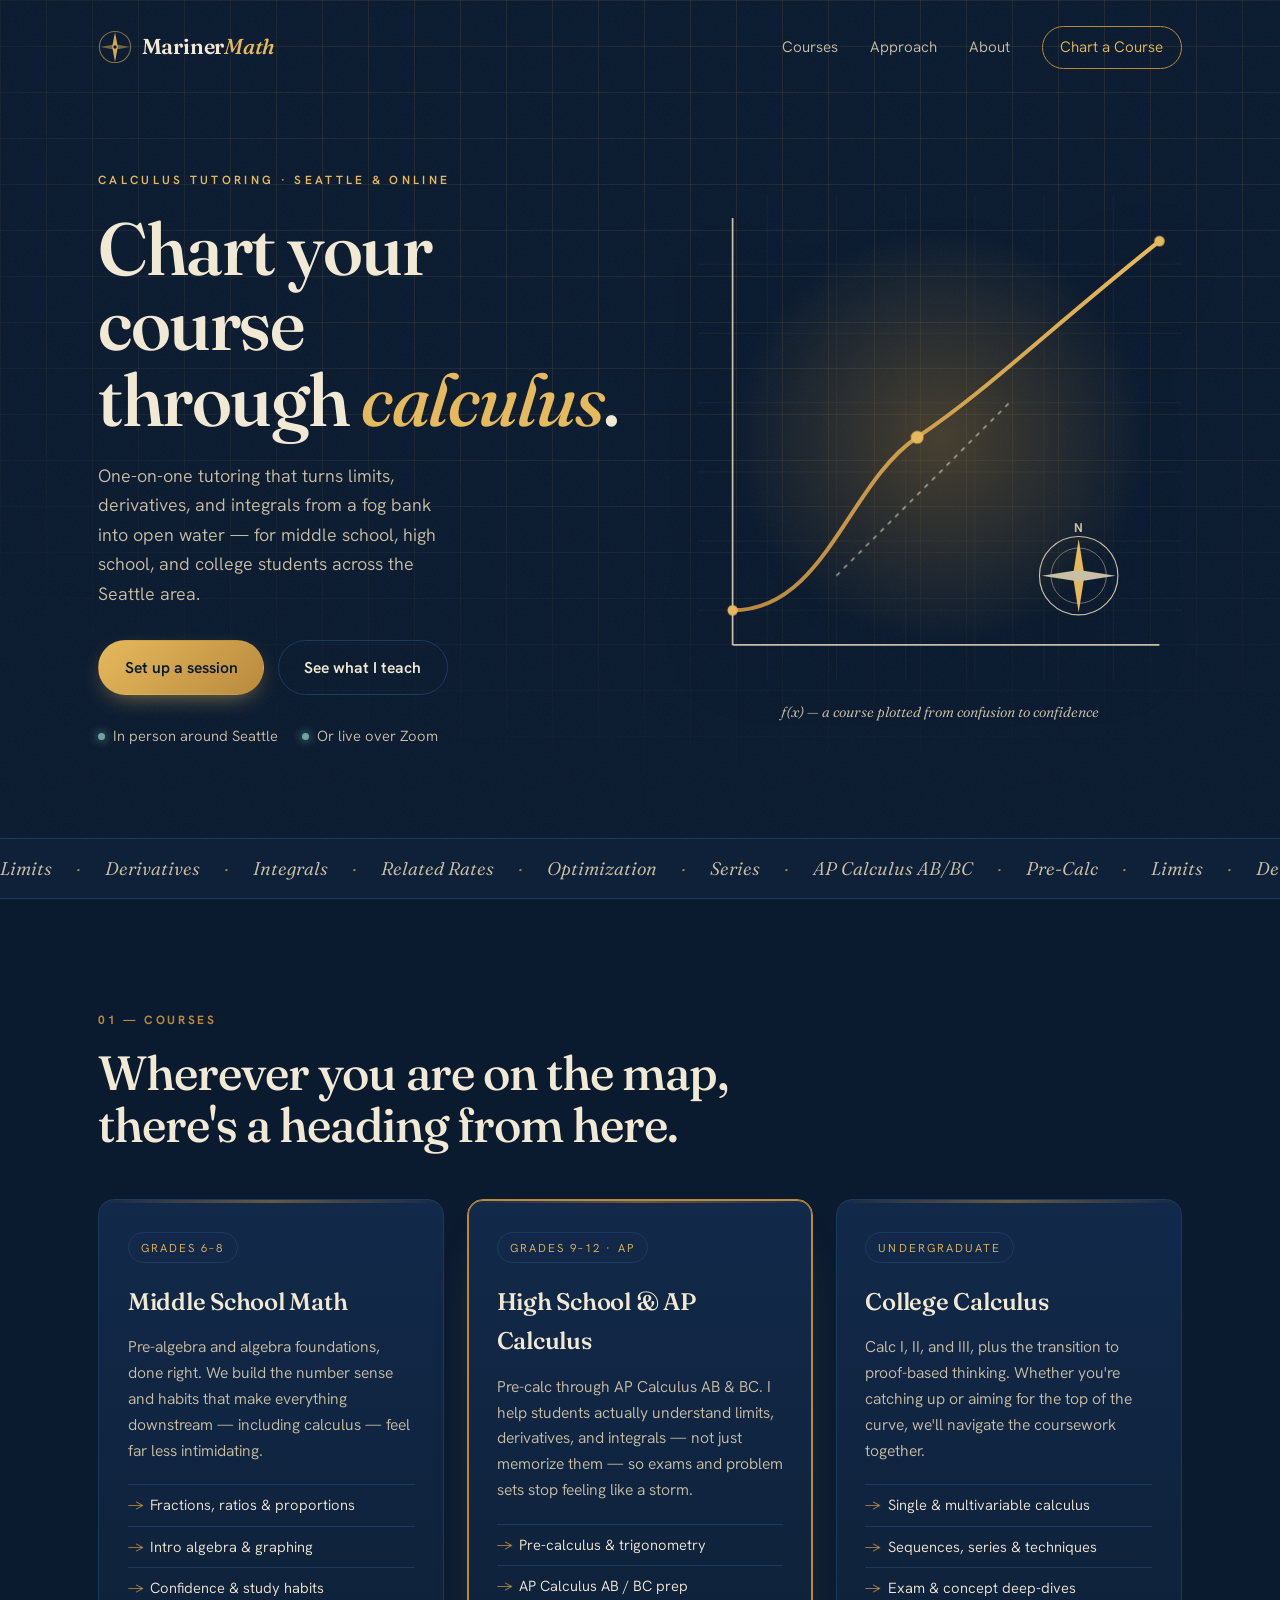
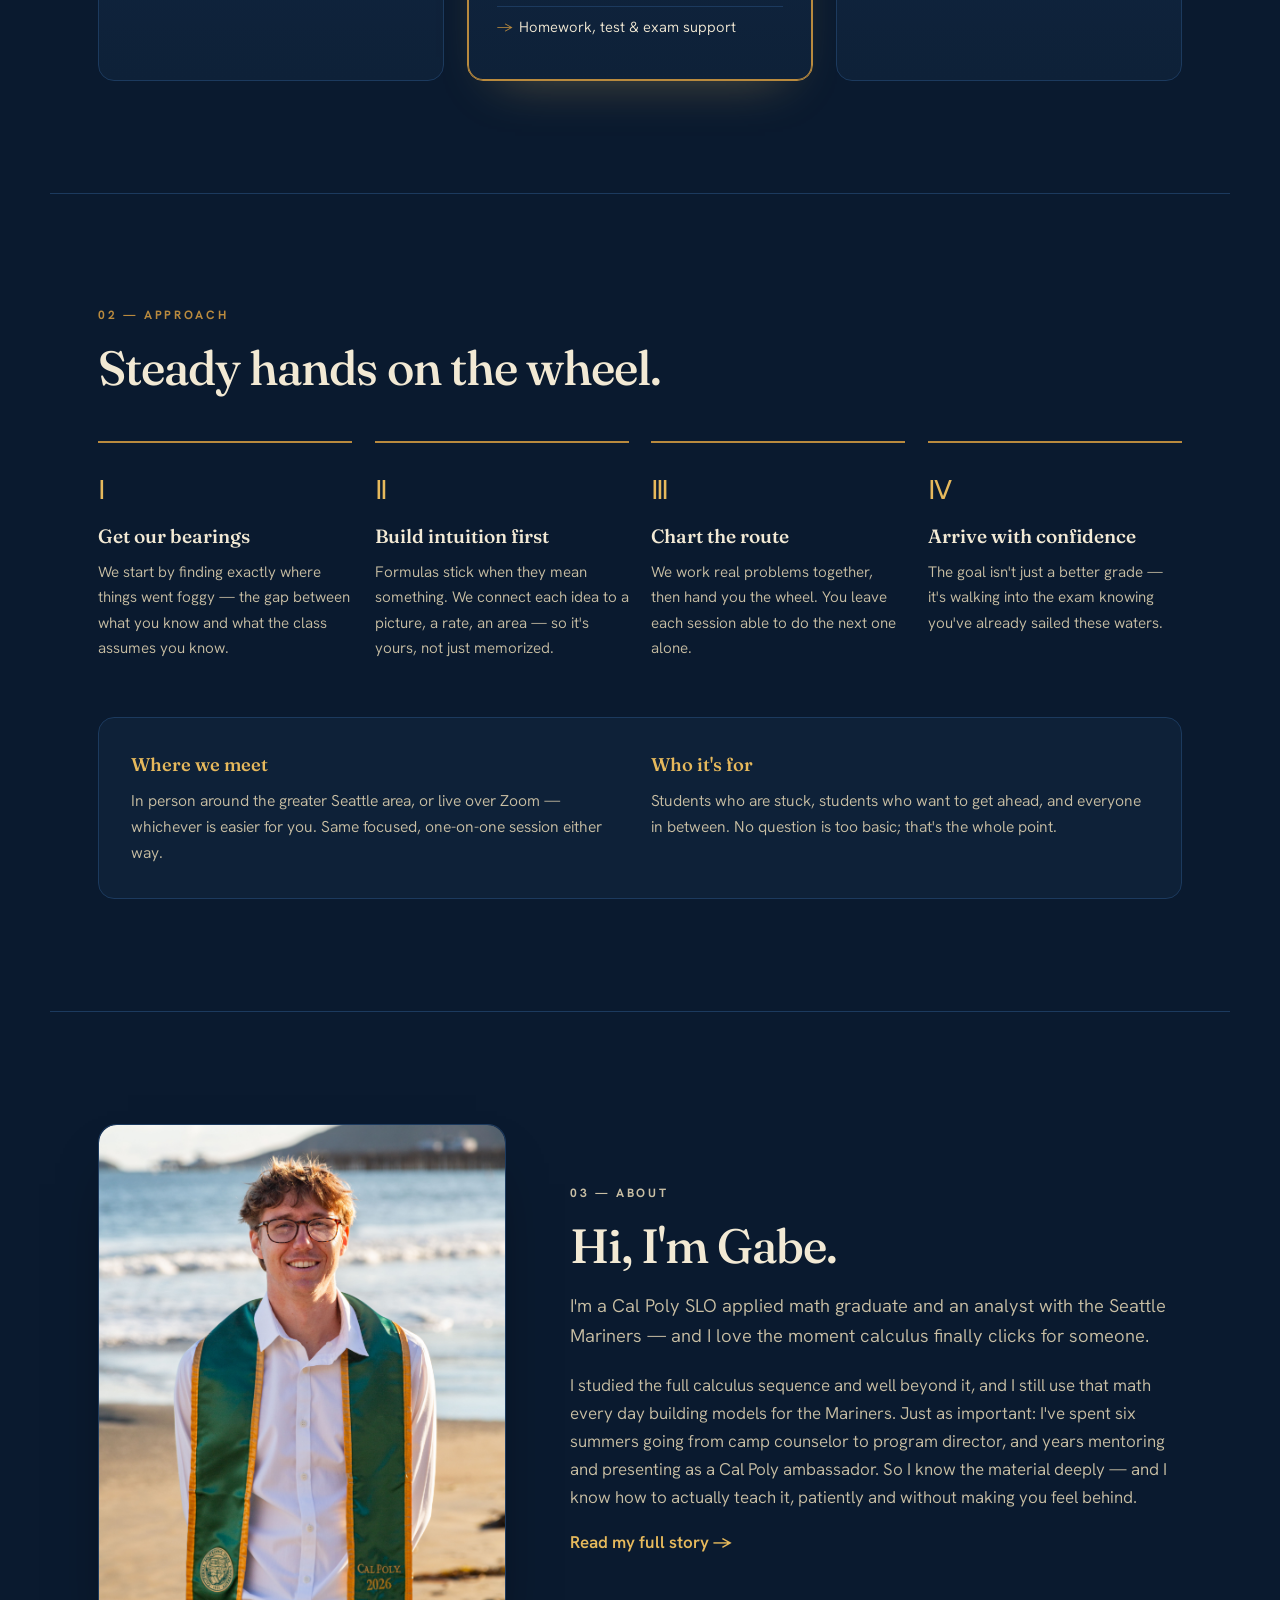
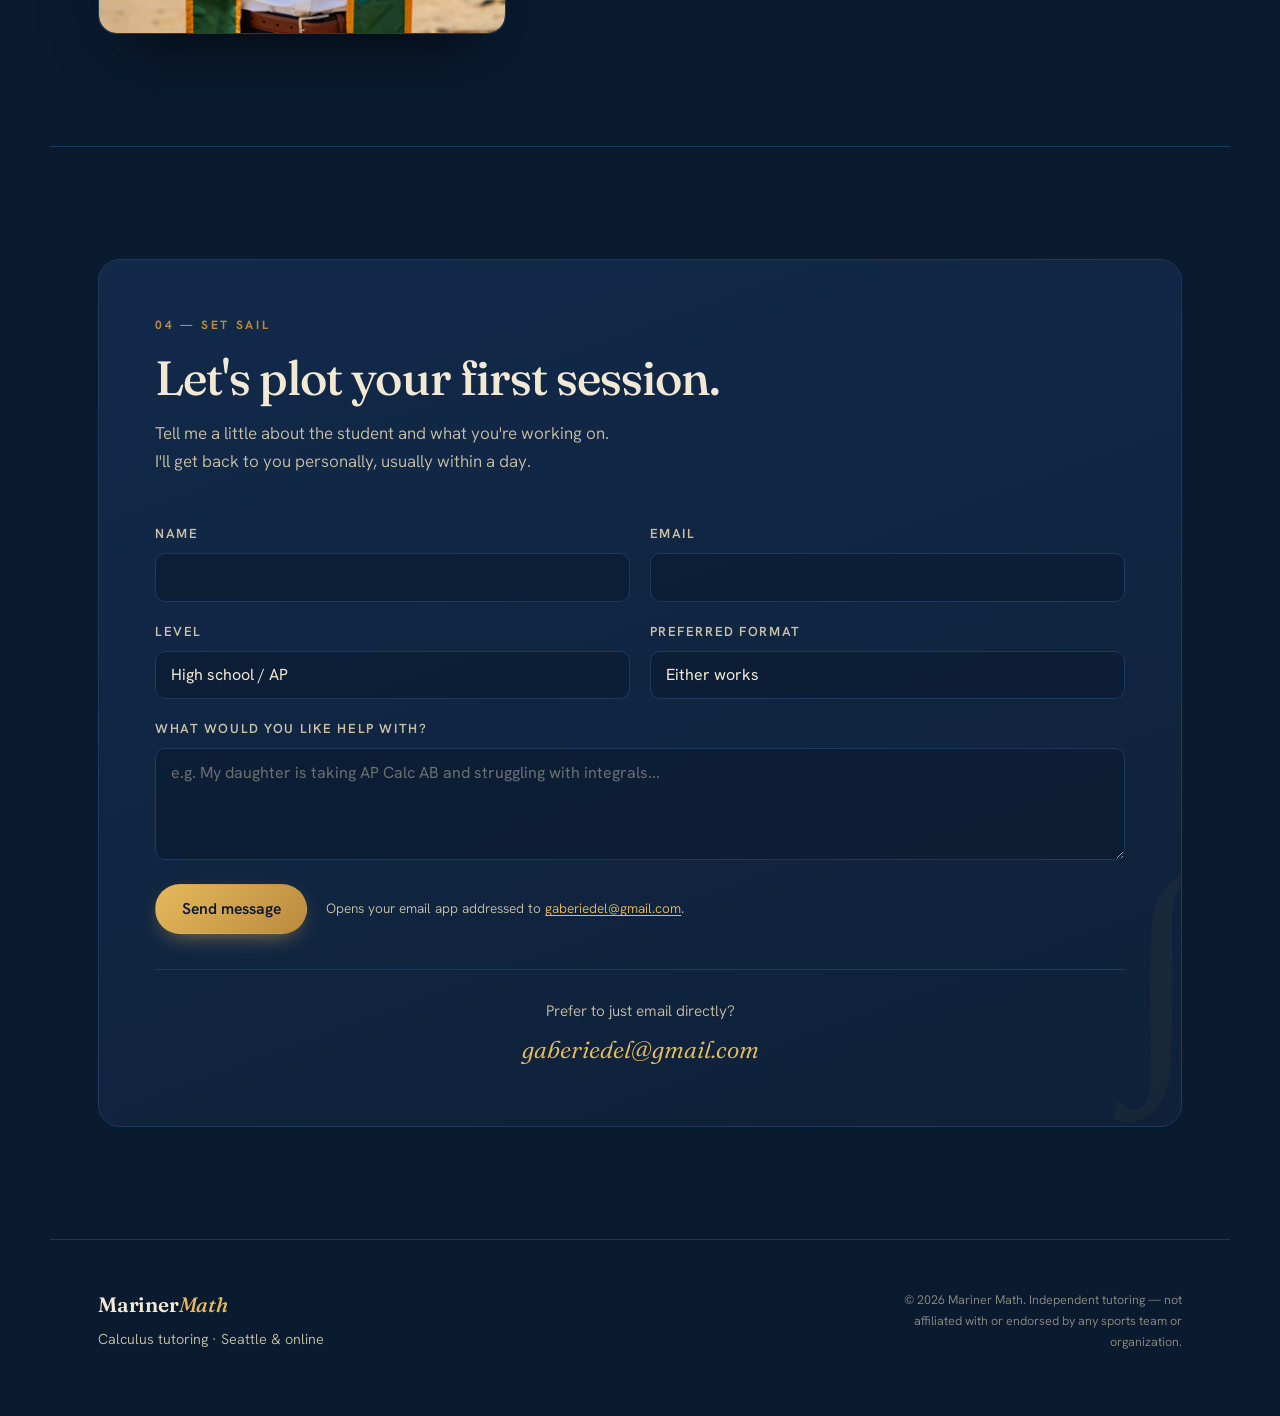
==== index.html @ 5e729e76 "Add Mariner Math tutoring site Static two-page site: home (hero, courses, approach, about teaser, co" ====
<!DOCTYPE html>
<html lang="en">
<head>
  <meta charset="UTF-8" />
  <meta name="viewport" content="width=device-width, initial-scale=1.0" />
  <title>Mariner Math — Calculus Tutoring in Seattle</title>
  <meta name="description" content="Mariner Math offers patient, expert calculus tutoring for middle school, high school, and college students in the Seattle area — in person or over Zoom." />

  <link rel="icon" href="favicon.svg" type="image/svg+xml" />
  <link rel="preconnect" href="https://fonts.googleapis.com" />
  <link rel="preconnect" href="https://fonts.gstatic.com" crossorigin />
  <link href="https://fonts.googleapis.com/css2?family=Fraunces:ital,opsz,wght@0,9..144,300..900;1,9..144,300..900&family=Hanken+Grotesk:wght@300..800&display=swap" rel="stylesheet" />
  <link rel="stylesheet" href="styles.css" />
</head>
<body>
  <!-- grain + chart-grid atmosphere layers -->
  <div class="grain" aria-hidden="true"></div>
  <div class="chart-grid" aria-hidden="true"></div>

  <header class="site-header">
    <a href="#top" class="brand" aria-label="Mariner Math home">
      <span class="brand-mark" aria-hidden="true">
        <svg viewBox="0 0 48 48" width="34" height="34">
          <circle cx="24" cy="24" r="22" fill="none" stroke="currentColor" stroke-width="1.5" opacity="0.55"/>
          <path d="M24 3 L28 24 L24 45 L20 24 Z" fill="currentColor" opacity="0.9"/>
          <path d="M3 24 L24 20 L45 24 L24 28 Z" fill="currentColor" opacity="0.45"/>
          <circle cx="24" cy="24" r="2.4" fill="var(--ink)"/>
        </svg>
      </span>
      <span class="brand-text">Mariner<em>Math</em></span>
    </a>
    <nav class="site-nav" aria-label="Primary">
      <a href="#services">Courses</a>
      <a href="#approach">Approach</a>
      <a href="about.html">About</a>
      <a href="#contact" class="nav-cta">Chart a Course</a>
    </nav>
  </header>

  <main id="top">

    <!-- ============== HERO ============== -->
    <section class="hero">
      <div class="hero-copy">
        <p class="eyebrow reveal">Calculus tutoring · Seattle &amp; online</p>
        <h1 class="reveal" style="--d:.05s">
          Chart your course<br />through <span class="ital-accent">calculus</span>.
        </h1>
        <p class="lede reveal" style="--d:.12s">
          One-on-one tutoring that turns limits, derivatives, and integrals
          from a fog bank into open water — for middle school, high school,
          and college students across the Seattle area.
        </p>
        <div class="hero-actions reveal" style="--d:.19s">
          <a href="#contact" class="btn btn-primary">Set up a session</a>
          <a href="#services" class="btn btn-ghost">See what I teach</a>
        </div>
        <ul class="hero-meta reveal" style="--d:.26s">
          <li><span class="dot"></span> In person around Seattle</li>
          <li><span class="dot"></span> Or live over Zoom</li>
        </ul>
      </div>

      <!-- the "chart": a plotted curve that reads as both a function and a sailing route -->
      <figure class="hero-chart reveal" style="--d:.15s" aria-hidden="true">
        <svg viewBox="0 0 420 420" class="chart-svg">
          <defs>
            <linearGradient id="curveGrad" x1="0" y1="1" x2="1" y2="0">
              <stop offset="0" stop-color="var(--brass)"/>
              <stop offset="1" stop-color="var(--brass-bright)"/>
            </linearGradient>
            <radialGradient id="glow" cx="50%" cy="50%" r="50%">
              <stop offset="0" stop-color="var(--brass)" stop-opacity="0.35"/>
              <stop offset="1" stop-color="var(--brass)" stop-opacity="0"/>
            </radialGradient>
          </defs>

          <!-- fine chart grid -->
          <g class="chart-lines" stroke="var(--line)" stroke-width="1">
            <line x1="0" y1="60" x2="420" y2="60"/><line x1="0" y1="120" x2="420" y2="120"/>
            <line x1="0" y1="180" x2="420" y2="180"/><line x1="0" y1="240" x2="420" y2="240"/>
            <line x1="0" y1="300" x2="420" y2="300"/><line x1="0" y1="360" x2="420" y2="360"/>
            <line x1="60" y1="0" x2="60" y2="420"/><line x1="120" y1="0" x2="120" y2="420"/>
            <line x1="180" y1="0" x2="180" y2="420"/><line x1="240" y1="0" x2="240" y2="420"/>
            <line x1="300" y1="0" x2="300" y2="420"/><line x1="360" y1="0" x2="360" y2="420"/>
          </g>

          <!-- axes -->
          <line x1="30" y1="390" x2="400" y2="390" stroke="var(--parchment-dim)" stroke-width="1.5"/>
          <line x1="30" y1="390" x2="30" y2="20" stroke="var(--parchment-dim)" stroke-width="1.5"/>

          <circle cx="210" cy="210" r="180" fill="url(#glow)"/>

          <!-- the plotted "route" / curve -->
          <path class="route" d="M30 360 C 110 360, 130 250, 190 210 S 300 120, 400 40"
                fill="none" stroke="url(#curveGrad)" stroke-width="3.5"
                stroke-linecap="round"/>

          <!-- tangent line (a little calculus flourish) -->
          <line class="tangent" x1="120" y1="330" x2="270" y2="180"
                stroke="var(--parchment)" stroke-width="1.25" stroke-dasharray="4 5" opacity="0.7"/>

          <!-- waypoints -->
          <circle class="waypoint" cx="30" cy="360" r="4.5"/>
          <circle class="waypoint" cx="190" cy="210" r="5.5"/>
          <circle class="waypoint" cx="400" cy="40" r="4.5"/>

          <!-- compass rose -->
          <g class="compass" transform="translate(330,330)">
            <circle r="34" fill="none" stroke="var(--parchment-dim)" stroke-width="1"/>
            <circle r="24" fill="none" stroke="var(--parchment-dim)" stroke-width="0.75" opacity="0.6"/>
            <path d="M0 -32 L5 0 L0 32 L-5 0 Z" fill="var(--brass-bright)"/>
            <path d="M-32 0 L0 -5 L32 0 L0 5 Z" fill="var(--parchment-dim)"/>
            <text x="0" y="-38" text-anchor="middle" class="compass-n">N</text>
          </g>
        </svg>
        <figcaption class="chart-fn">ƒ(x) — a course plotted from confusion to confidence</figcaption>
      </figure>
    </section>

    <!-- ============== MARQUEE ============== -->
    <div class="marquee" aria-hidden="true">
      <div class="marquee-track">
        <span>Limits</span><span>·</span><span>Derivatives</span><span>·</span><span>Integrals</span><span>·</span>
        <span>Related Rates</span><span>·</span><span>Optimization</span><span>·</span><span>Series</span><span>·</span>
        <span>AP Calculus AB/BC</span><span>·</span><span>Pre-Calc</span><span>·</span>
        <span>Limits</span><span>·</span><span>Derivatives</span><span>·</span><span>Integrals</span><span>·</span>
        <span>Related Rates</span><span>·</span><span>Optimization</span><span>·</span><span>Series</span><span>·</span>
        <span>AP Calculus AB/BC</span><span>·</span><span>Pre-Calc</span><span>·</span>
      </div>
    </div>

    <!-- ============== SERVICES ============== -->
    <section id="services" class="section">
      <div class="section-head">
        <p class="section-index">01 — Courses</p>
        <h2>Wherever you are on the map,<br />there's a heading from here.</h2>
      </div>

      <div class="cards">
        <article class="card">
          <span class="card-depth">Grades 6–8</span>
          <h3>Middle School Math</h3>
          <p>Pre-algebra and algebra foundations, done right. We build the number
             sense and habits that make everything downstream — including calculus —
             feel far less intimidating.</p>
          <ul class="card-list">
            <li>Fractions, ratios &amp; proportions</li>
            <li>Intro algebra &amp; graphing</li>
            <li>Confidence &amp; study habits</li>
          </ul>
        </article>

        <article class="card card-feature">
          <span class="card-depth">Grades 9–12 · AP</span>
          <h3>High School &amp; AP Calculus</h3>
          <p>Pre-calc through AP Calculus AB &amp; BC. I help students actually
             understand limits, derivatives, and integrals — not just memorize them —
             so exams and problem sets stop feeling like a storm.</p>
          <ul class="card-list">
            <li>Pre-calculus &amp; trigonometry</li>
            <li>AP Calculus AB / BC prep</li>
            <li>Homework, test &amp; exam support</li>
          </ul>
        </article>

        <article class="card">
          <span class="card-depth">Undergraduate</span>
          <h3>College Calculus</h3>
          <p>Calc I, II, and III, plus the transition to proof-based thinking.
             Whether you're catching up or aiming for the top of the curve, we'll
             navigate the coursework together.</p>
          <ul class="card-list">
            <li>Single &amp; multivariable calculus</li>
            <li>Sequences, series &amp; techniques</li>
            <li>Exam &amp; concept deep-dives</li>
          </ul>
        </article>
      </div>
    </section>

    <!-- ============== APPROACH ============== -->
    <section id="approach" class="section approach">
      <div class="section-head">
        <p class="section-index">02 — Approach</p>
        <h2>Steady hands on the wheel.</h2>
      </div>

      <div class="steps">
        <div class="step">
          <span class="step-num">Ⅰ</span>
          <h3>Get our bearings</h3>
          <p>We start by finding exactly where things went foggy — the gap between
             what you know and what the class assumes you know.</p>
        </div>
        <div class="step">
          <span class="step-num">Ⅱ</span>
          <h3>Build intuition first</h3>
          <p>Formulas stick when they mean something. We connect each idea to a
             picture, a rate, an area — so it's yours, not just memorized.</p>
        </div>
        <div class="step">
          <span class="step-num">Ⅲ</span>
          <h3>Chart the route</h3>
          <p>We work real problems together, then hand you the wheel. You leave each
             session able to do the next one alone.</p>
        </div>
        <div class="step">
          <span class="step-num">Ⅳ</span>
          <h3>Arrive with confidence</h3>
          <p>The goal isn't just a better grade — it's walking into the exam knowing
             you've already sailed these waters.</p>
        </div>
      </div>

      <div class="format-note">
        <div class="format-item">
          <h4>Where we meet</h4>
          <p>In person around the greater Seattle area, or live over Zoom —
             whichever is easier for you. Same focused, one-on-one session either way.</p>
        </div>
        <div class="format-item">
          <h4>Who it's for</h4>
          <p>Students who are stuck, students who want to get ahead, and everyone in
             between. No question is too basic; that's the whole point.</p>
        </div>
      </div>
    </section>

    <!-- ============== ABOUT ============== -->
    <section id="about" class="section about">
      <div class="about-grid">
        <div class="about-visual" aria-hidden="true">
          <div class="portrait-frame">
            <img src="gabe.jpg" alt="Gabe Riedel" class="portrait-img" />
          </div>
        </div>
        <div class="about-copy">
          <p class="section-index">03 — About</p>
          <h2>Hi, I'm Gabe.</h2>
          <p class="about-lede">
            I'm a Cal Poly SLO applied math graduate and an analyst with the Seattle
            Mariners — and I love the moment calculus finally clicks for someone.
          </p>
          <p>
            I studied the full calculus sequence and well beyond it, and I still use that
            math every day building models for the Mariners. Just as important: I've spent
            six summers going from camp counselor to program director, and years mentoring
            and presenting as a Cal Poly ambassador. So I know the material deeply — and I
            know how to actually teach it, patiently and without making you feel behind.
          </p>
          <p>
            <a href="about.html" class="text-link">Read my full story →</a>
          </p>
        </div>
      </div>
    </section>

    <!-- ============== CONTACT ============== -->
    <section id="contact" class="section contact">
      <div class="contact-inner">
        <div class="section-head">
          <p class="section-index">04 — Set sail</p>
          <h2>Let's plot your first session.</h2>
          <p class="contact-lede">
            Tell me a little about the student and what you're working on. I'll get
            back to you personally, usually within a day.
          </p>
        </div>

        <form class="contact-form" id="contactForm" novalidate>
          <div class="field">
            <label for="name">Name</label>
            <input type="text" id="name" name="name" autocomplete="name" required />
          </div>
          <div class="field">
            <label for="email">Email</label>
            <input type="email" id="email" name="email" autocomplete="email" required />
          </div>
          <div class="field">
            <label for="level">Level</label>
            <select id="level" name="level">
              <option value="Middle school">Middle school</option>
              <option value="High school / AP" selected>High school / AP</option>
              <option value="College">College</option>
              <option value="Not sure yet">Not sure yet</option>
            </select>
          </div>
          <div class="field">
            <label for="format">Preferred format</label>
            <select id="format" name="format">
              <option value="Either works">Either works</option>
              <option value="In person (Seattle)">In person (Seattle)</option>
              <option value="Zoom">Zoom</option>
            </select>
          </div>
          <div class="field field-full">
            <label for="message">What would you like help with?</label>
            <textarea id="message" name="message" rows="4" placeholder="e.g. My daughter is taking AP Calc AB and struggling with integrals..."></textarea>
          </div>
          <div class="field-full form-actions">
            <button type="submit" class="btn btn-primary">Send message</button>
            <p class="form-note" id="formNote">
              Opens your email app addressed to
              <a href="mailto:gaberiedel@gmail.com">gaberiedel@gmail.com</a>.
            </p>
          </div>
        </form>

        <div class="contact-direct">
          <p>Prefer to just email directly?</p>
          <a href="mailto:gaberiedel@gmail.com" class="email-link">gaberiedel@gmail.com</a>
        </div>
      </div>
    </section>
  </main>

  <footer class="site-footer">
    <div class="footer-brand">
      <span class="brand-text">Mariner<em>Math</em></span>
      <p>Calculus tutoring · Seattle &amp; online</p>
    </div>
    <p class="footer-fine">
      © <span id="year"></span> Mariner Math. Independent tutoring — not affiliated
      with or endorsed by any sports team or organization.
    </p>
  </footer>

  <script src="main.js"></script>
</body>
</html>
---- styles.css ----
/* ============================================================
   Mariner Math — nautical-chart calculus tutoring
   Palette: deep ink navy · warm brass/gold · parchment cream
   ============================================================ */

:root {
  --ink:            #0a1a2f;
  --ink-2:          #0e2138;
  --panel:          #12294a;
  --panel-line:     #1c3a5e;
  --line:           rgba(203, 168, 92, 0.10);
  --parchment:      #f2e9d4;
  --parchment-dim:  #c9bfa4;
  --brass:          #b98a3e;
  --brass-bright:   #e6b95c;
  --sea:            #6fa5a0;
  --shadow:         rgba(0, 0, 0, 0.45);

  --font-display: "Fraunces", Georgia, serif;
  --font-body: "Hanken Grotesk", system-ui, sans-serif;

  --maxw: 1180px;
  --ease: cubic-bezier(0.22, 0.61, 0.36, 1);
}

*,
*::before,
*::after { box-sizing: border-box; }

html { scroll-behavior: smooth; }

body {
  margin: 0;
  background: var(--ink);
  color: var(--parchment);
  font-family: var(--font-body);
  font-size: 17px;
  line-height: 1.65;
  font-weight: 350;
  -webkit-font-smoothing: antialiased;
  overflow-x: hidden;
}

/* ---- atmosphere layers ---- */
.grain {
  position: fixed;
  inset: 0;
  z-index: 1;
  pointer-events: none;
  opacity: 0.045;
  background-image: url("data:image/svg+xml,%3Csvg xmlns='http://www.w3.org/2000/svg' width='120' height='120'%3E%3Cfilter id='n'%3E%3CfeTurbulence type='fractalNoise' baseFrequency='0.85' numOctaves='3'/%3E%3C/filter%3E%3Crect width='100%25' height='100%25' filter='url(%23n)'/%3E%3C/svg%3E");
}
.chart-grid {
  position: fixed;
  inset: 0;
  z-index: 0;
  pointer-events: none;
  background-image:
    linear-gradient(var(--line) 1px, transparent 1px),
    linear-gradient(90deg, var(--line) 1px, transparent 1px);
  background-size: 46px 46px;
  mask-image: radial-gradient(ellipse 90% 70% at 60% 20%, #000 40%, transparent 100%);
}

/* keep content above atmosphere */
.site-header, main, .site-footer { position: relative; z-index: 2; }

img { max-width: 100%; display: block; }
a { color: inherit; text-decoration: none; }

/* ============================================================
   HEADER
   ============================================================ */
.site-header {
  display: flex;
  align-items: center;
  justify-content: space-between;
  gap: 2rem;
  max-width: var(--maxw);
  margin: 0 auto;
  padding: 1.6rem clamp(1.25rem, 4vw, 3rem);
}

.brand {
  display: inline-flex;
  align-items: center;
  gap: 0.6rem;
  color: var(--brass-bright);
}
.brand-mark { display: inline-flex; }
.brand-text {
  font-family: var(--font-display);
  font-weight: 600;
  font-size: 1.35rem;
  letter-spacing: -0.01em;
  color: var(--parchment);
}
.brand-text em {
  font-style: italic;
  color: var(--brass-bright);
  font-weight: 500;
}

.site-nav {
  display: flex;
  align-items: center;
  gap: clamp(1rem, 2.5vw, 2.2rem);
  font-size: 0.95rem;
}
.site-nav a { color: var(--parchment-dim); transition: color 0.25s var(--ease); }
.site-nav a:hover { color: var(--parchment); }
.nav-cta {
  border: 1px solid var(--brass);
  color: var(--brass-bright) !important;
  padding: 0.5rem 1.1rem;
  border-radius: 999px;
  transition: all 0.25s var(--ease);
}
.nav-cta:hover {
  background: var(--brass);
  color: var(--ink) !important;
}

/* ============================================================
   HERO
   ============================================================ */
.hero {
  max-width: var(--maxw);
  margin: 0 auto;
  padding: clamp(2rem, 6vw, 5rem) clamp(1.25rem, 4vw, 3rem) clamp(3rem, 7vw, 6rem);
  display: grid;
  grid-template-columns: 1.05fr 0.95fr;
  gap: clamp(2rem, 5vw, 4rem);
  align-items: center;
}

.eyebrow {
  text-transform: uppercase;
  letter-spacing: 0.28em;
  font-size: 0.74rem;
  color: var(--brass-bright);
  font-weight: 600;
  margin: 0 0 1.3rem;
}

.hero h1 {
  font-family: var(--font-display);
  font-weight: 550;
  font-size: clamp(2.7rem, 6vw, 4.6rem);
  line-height: 1.02;
  letter-spacing: -0.02em;
  margin: 0 0 1.5rem;
  font-optical-sizing: auto;
}
.ital-accent {
  font-style: italic;
  color: var(--brass-bright);
  font-weight: 500;
}

.lede {
  font-size: 1.12rem;
  color: var(--parchment-dim);
  max-width: 34ch;
  margin: 0 0 2rem;
}

.hero-actions { display: flex; flex-wrap: wrap; gap: 0.85rem; margin-bottom: 1.8rem; }

.btn {
  display: inline-flex;
  align-items: center;
  justify-content: center;
  font-family: var(--font-body);
  font-size: 0.98rem;
  font-weight: 600;
  padding: 0.85rem 1.6rem;
  border-radius: 999px;
  cursor: pointer;
  border: 1px solid transparent;
  transition: transform 0.2s var(--ease), background 0.25s var(--ease), color 0.25s var(--ease), box-shadow 0.25s var(--ease);
}
.btn-primary {
  background: linear-gradient(135deg, var(--brass-bright), var(--brass));
  color: var(--ink);
  box-shadow: 0 8px 24px -10px rgba(230, 185, 92, 0.7);
}
.btn-primary:hover { transform: translateY(-2px); box-shadow: 0 14px 30px -10px rgba(230, 185, 92, 0.8); }
.btn-ghost { border-color: var(--panel-line); color: var(--parchment); }
.btn-ghost:hover { border-color: var(--brass); color: var(--brass-bright); }

.hero-meta {
  list-style: none;
  padding: 0;
  margin: 0;
  display: flex;
  flex-wrap: wrap;
  gap: 1.5rem;
  font-size: 0.92rem;
  color: var(--parchment-dim);
}
.hero-meta li { display: inline-flex; align-items: center; gap: 0.5rem; }
.dot { width: 7px; height: 7px; border-radius: 50%; background: var(--sea); box-shadow: 0 0 10px var(--sea); }

/* hero chart svg */
.hero-chart { margin: 0; position: relative; }
.chart-svg {
  width: 100%;
  height: auto;
  filter: drop-shadow(0 20px 40px var(--shadow));
}
.chart-lines line { opacity: 0.5; }
.route {
  stroke-dasharray: 620;
  stroke-dashoffset: 620;
  animation: draw 2.4s var(--ease) 0.5s forwards;
}
.tangent { opacity: 0; animation: fade 1s ease 2.4s forwards; }
.waypoint { fill: var(--brass-bright); opacity: 0; animation: pop 0.5s var(--ease) forwards; }
.waypoint:nth-of-type(1) { animation-delay: 0.9s; }
.waypoint:nth-of-type(2) { animation-delay: 1.7s; }
.waypoint:nth-of-type(3) { animation-delay: 2.5s; }
.compass { transform-origin: 330px 330px; animation: spin-in 1.4s var(--ease) 0.4s backwards; }
.compass-n { fill: var(--parchment-dim); font-family: var(--font-body); font-size: 11px; font-weight: 700; }
.chart-fn {
  font-family: var(--font-display);
  font-style: italic;
  font-size: 0.9rem;
  color: var(--parchment-dim);
  text-align: center;
  margin-top: 0.8rem;
}

@keyframes draw { to { stroke-dashoffset: 0; } }
@keyframes fade { to { opacity: 0.7; } }
@keyframes pop { from { opacity: 0; transform: scale(0); } to { opacity: 1; transform: scale(1); } }
@keyframes spin-in { from { opacity: 0; transform: rotate(-45deg); } to { opacity: 1; transform: rotate(0); } }

/* ============================================================
   MARQUEE
   ============================================================ */
.marquee {
  border-top: 1px solid var(--panel-line);
  border-bottom: 1px solid var(--panel-line);
  background: var(--ink-2);
  overflow: hidden;
  padding: 0.9rem 0;
}
.marquee-track {
  display: inline-flex;
  gap: 1.5rem;
  white-space: nowrap;
  animation: scroll 38s linear infinite;
  font-family: var(--font-display);
  font-style: italic;
  font-size: 1.15rem;
  color: var(--parchment-dim);
}
.marquee-track span:nth-child(even) { color: var(--brass); }
@keyframes scroll { from { transform: translateX(0); } to { transform: translateX(-50%); } }

/* ============================================================
   SECTIONS (shared)
   ============================================================ */
.section {
  max-width: var(--maxw);
  margin: 0 auto;
  padding: clamp(4rem, 9vw, 7rem) clamp(1.25rem, 4vw, 3rem);
}
.section-head { margin-bottom: 3rem; }
.section-index {
  text-transform: uppercase;
  letter-spacing: 0.22em;
  font-size: 0.75rem;
  font-weight: 700;
  color: var(--brass);
  margin: 0 0 1rem;
}
.section h2 {
  font-family: var(--font-display);
  font-weight: 500;
  font-size: clamp(1.9rem, 4vw, 3rem);
  line-height: 1.08;
  letter-spacing: -0.02em;
  margin: 0;
}

/* ---- service cards ---- */
.cards {
  display: grid;
  grid-template-columns: repeat(3, 1fr);
  gap: 1.4rem;
}
.card {
  background: linear-gradient(180deg, var(--panel), var(--ink-2));
  border: 1px solid var(--panel-line);
  border-radius: 16px;
  padding: 2rem 1.8rem;
  position: relative;
  overflow: hidden;
  transition: transform 0.35s var(--ease), border-color 0.35s var(--ease), box-shadow 0.35s var(--ease);
}
.card::before {
  content: "";
  position: absolute;
  inset: 0 0 auto 0;
  height: 3px;
  background: linear-gradient(90deg, transparent, var(--brass), transparent);
  opacity: 0.5;
}
.card:hover {
  transform: translateY(-6px);
  border-color: var(--brass);
  box-shadow: 0 24px 50px -24px rgba(0,0,0,0.7);
}
.card-feature {
  border-color: var(--brass);
  box-shadow: 0 0 0 1px var(--brass) inset, 0 24px 50px -30px rgba(230,185,92,0.4);
}
.card-depth {
  display: inline-block;
  font-size: 0.72rem;
  text-transform: uppercase;
  letter-spacing: 0.18em;
  color: var(--brass-bright);
  border: 1px solid var(--panel-line);
  border-radius: 999px;
  padding: 0.3rem 0.75rem;
  margin-bottom: 1.2rem;
}
.card h3 {
  font-family: var(--font-display);
  font-weight: 550;
  font-size: 1.5rem;
  margin: 0 0 0.8rem;
  letter-spacing: -0.01em;
}
.card p { color: var(--parchment-dim); font-size: 0.98rem; margin: 0 0 1.3rem; }
.card-list { list-style: none; padding: 0; margin: 0; font-size: 0.92rem; }
.card-list li {
  padding: 0.5rem 0 0.5rem 1.4rem;
  border-top: 1px solid var(--panel-line);
  position: relative;
  color: var(--parchment);
}
.card-list li::before {
  content: "→";
  position: absolute;
  left: 0;
  color: var(--brass);
}

/* ---- approach ---- */
.approach { border-top: 1px solid var(--panel-line); }
.steps {
  display: grid;
  grid-template-columns: repeat(4, 1fr);
  gap: 1.4rem;
  margin-bottom: 3.5rem;
}
.step {
  padding: 1.6rem 0 0;
  border-top: 2px solid var(--brass);
}
.step-num {
  font-family: var(--font-display);
  font-size: 1.6rem;
  color: var(--brass-bright);
  display: block;
  margin-bottom: 0.6rem;
}
.step h3 {
  font-family: var(--font-display);
  font-weight: 550;
  font-size: 1.2rem;
  margin: 0 0 0.5rem;
}
.step p { color: var(--parchment-dim); font-size: 0.95rem; margin: 0; }

.format-note {
  display: grid;
  grid-template-columns: 1fr 1fr;
  gap: 1.4rem;
  background: var(--ink-2);
  border: 1px solid var(--panel-line);
  border-radius: 16px;
  padding: 2rem;
}
.format-item h4 {
  font-family: var(--font-display);
  font-size: 1.15rem;
  font-weight: 550;
  margin: 0 0 0.5rem;
  color: var(--brass-bright);
}
.format-item p { margin: 0; color: var(--parchment-dim); font-size: 0.98rem; }

/* ---- about ---- */
.about { border-top: 1px solid var(--panel-line); }
.about-grid {
  display: grid;
  grid-template-columns: 0.8fr 1.2fr;
  gap: clamp(2rem, 5vw, 4rem);
  align-items: center;
}
.portrait-frame {
  aspect-ratio: 4 / 5;
  border-radius: 18px;
  background:
    repeating-linear-gradient(45deg, transparent, transparent 18px, rgba(203,168,92,0.05) 18px, rgba(203,168,92,0.05) 19px),
    linear-gradient(160deg, var(--panel), var(--ink-2));
  border: 1px solid var(--panel-line);
  display: grid;
  place-items: center;
  box-shadow: 0 30px 60px -30px rgba(0,0,0,0.8);
}
.portrait-placeholder {
  text-align: center;
  color: var(--parchment-dim);
}
.portrait-placeholder svg { color: var(--brass); margin: 0 auto 1rem; }
.portrait-placeholder span { font-size: 0.85rem; font-style: italic; }
.portrait-frame { overflow: hidden; }
.portrait-img {
  width: 100%;
  height: 100%;
  object-fit: cover;
  object-position: center 25%;
  border-radius: inherit;
}
.about-copy h2 { margin-bottom: 1.2rem; }
.about-lede { font-size: 1.15rem; color: var(--parchment); margin: 0 0 1.2rem; }
.about-copy p { color: var(--parchment-dim); }
.edit-hint {
  font-size: 0.88rem;
  border-left: 2px solid var(--brass);
  padding-left: 1rem;
  color: var(--sea) !important;
}
.text-link {
  color: var(--brass-bright);
  font-weight: 600;
  border-bottom: 1px solid transparent;
  transition: border-color 0.25s var(--ease);
}
.text-link:hover { border-color: var(--brass-bright); }

/* ============================================================
   ABOUT PAGE
   ============================================================ */
.site-nav a[aria-current="page"] { color: var(--parchment); }

.about-hero {
  max-width: var(--maxw);
  margin: 0 auto;
  padding: clamp(2rem, 6vw, 4.5rem) clamp(1.25rem, 4vw, 3rem) clamp(2rem, 5vw, 3rem);
  display: grid;
  grid-template-columns: 1.1fr 0.9fr;
  gap: clamp(2rem, 5vw, 4rem);
  align-items: center;
}
.about-hero h1 {
  font-family: var(--font-display);
  font-weight: 550;
  font-size: clamp(2.6rem, 6vw, 4.4rem);
  line-height: 1.02;
  letter-spacing: -0.02em;
  margin: 0 0 1.3rem;
}
.about-hero .lede { font-size: 1.18rem; max-width: 40ch; margin: 0; }

.about-hero-card {
  background: linear-gradient(160deg, var(--panel), var(--ink-2));
  border: 1px solid var(--panel-line);
  border-radius: 18px;
  padding: 1.6rem;
  box-shadow: 0 30px 60px -30px rgba(0,0,0,0.8);
}
.portrait-frame.small { aspect-ratio: 4 / 5; border-radius: 12px; margin-bottom: 1.3rem; }
.fact-list { list-style: none; margin: 0; padding: 0; }
.fact-list li {
  padding: 0.75rem 0;
  border-top: 1px solid var(--panel-line);
  font-size: 0.96rem;
  color: var(--parchment);
}
.fact-list li:first-child { border-top: none; }
.fact-list li span {
  display: block;
  font-size: 0.72rem;
  text-transform: uppercase;
  letter-spacing: 0.16em;
  color: var(--brass);
  margin-bottom: 0.2rem;
  font-weight: 700;
}

.story { border-top: 1px solid var(--panel-line); }
.story-grid {
  display: grid;
  grid-template-columns: 1.5fr 0.85fr;
  gap: clamp(2rem, 5vw, 4rem);
  align-items: start;
}
.story-main h2 { margin: 1rem 0 1.3rem; }
.story-main > p { color: var(--parchment-dim); margin: 0 0 1.3rem; }
.story-main strong { color: var(--parchment); font-weight: 600; }
.story-list {
  list-style: none;
  padding: 0;
  margin: 0 0 1.5rem;
  display: grid;
  gap: 1rem;
}
.story-list li {
  background: var(--ink-2);
  border: 1px solid var(--panel-line);
  border-left: 3px solid var(--brass);
  border-radius: 0 12px 12px 0;
  padding: 1.1rem 1.3rem;
  color: var(--parchment-dim);
  font-size: 0.98rem;
}
.story-list strong { color: var(--brass-bright); }
.story-cta { margin-top: 0.6rem; }

.story-side { position: sticky; top: 2rem; }
.side-card {
  background: linear-gradient(180deg, var(--panel), var(--ink-2));
  border: 1px solid var(--panel-line);
  border-radius: 16px;
  padding: 1.8rem;
}
.side-card h3 {
  font-family: var(--font-display);
  font-weight: 550;
  font-size: 1.3rem;
  margin: 0 0 1rem;
  color: var(--brass-bright);
}
.side-dl { margin: 0; }
.side-dl dt {
  font-size: 0.72rem;
  text-transform: uppercase;
  letter-spacing: 0.14em;
  color: var(--brass);
  font-weight: 700;
  margin-top: 1rem;
}
.side-dl dd { margin: 0.25rem 0 0; color: var(--parchment); font-size: 0.95rem; }
.side-dl dd span { color: var(--parchment-dim); font-size: 0.85rem; }

.cta-strip-wrap { border-top: 1px solid var(--panel-line); }
.cta-strip {
  background: linear-gradient(135deg, var(--brass), var(--brass-bright));
  color: var(--ink);
  border-radius: 22px;
  padding: clamp(2rem, 4vw, 3rem);
  display: flex;
  justify-content: space-between;
  align-items: center;
  gap: 2rem;
  flex-wrap: wrap;
}
.cta-strip h2 { font-family: var(--font-display); font-weight: 600; font-size: clamp(1.6rem, 3vw, 2.4rem); margin: 0 0 0.4rem; color: var(--ink); }
.cta-strip p { margin: 0; color: rgba(10,26,47,0.8); font-weight: 500; }
.cta-strip-actions { display: flex; gap: 0.8rem; flex-wrap: wrap; }
.cta-strip .btn-primary { background: var(--ink); color: var(--parchment); box-shadow: none; }
.cta-strip .btn-primary:hover { transform: translateY(-2px); }
.cta-strip .btn-ghost { border-color: rgba(10,26,47,0.5); color: var(--ink); }
.cta-strip .btn-ghost:hover { border-color: var(--ink); color: var(--ink); }

/* ---- contact ---- */
.contact {
  border-top: 1px solid var(--panel-line);
}
.contact-inner {
  background: linear-gradient(160deg, var(--panel), var(--ink-2));
  border: 1px solid var(--panel-line);
  border-radius: 22px;
  padding: clamp(2rem, 5vw, 3.5rem);
  position: relative;
  overflow: hidden;
}
.contact-inner::after {
  content: "∫";
  position: absolute;
  right: -1rem;
  bottom: -3rem;
  font-family: var(--font-display);
  font-size: 16rem;
  color: var(--brass);
  opacity: 0.06;
  pointer-events: none;
}
.contact-lede { color: var(--parchment-dim); max-width: 46ch; margin: 1rem 0 0; }

.contact-form {
  display: grid;
  grid-template-columns: 1fr 1fr;
  gap: 1.2rem;
  margin-top: 1rem;
}
.field { display: flex; flex-direction: column; }
.field-full { grid-column: 1 / -1; }
.field label {
  font-size: 0.82rem;
  text-transform: uppercase;
  letter-spacing: 0.12em;
  color: var(--parchment-dim);
  margin-bottom: 0.5rem;
  font-weight: 600;
}
.field input,
.field select,
.field textarea {
  font-family: var(--font-body);
  font-size: 1rem;
  color: var(--parchment);
  background: rgba(10, 26, 47, 0.6);
  border: 1px solid var(--panel-line);
  border-radius: 10px;
  padding: 0.8rem 0.95rem;
  transition: border-color 0.25s var(--ease), box-shadow 0.25s var(--ease);
  resize: vertical;
}
.field input:focus,
.field select:focus,
.field textarea:focus {
  outline: none;
  border-color: var(--brass);
  box-shadow: 0 0 0 3px rgba(230,185,92,0.15);
}
.field select { appearance: none; cursor: pointer; }
.field ::placeholder { color: rgba(201,191,164,0.5); }

.form-actions { display: flex; align-items: center; gap: 1.2rem; flex-wrap: wrap; margin-top: 0.3rem; }
.form-note { font-size: 0.85rem; color: var(--parchment-dim); margin: 0; }
.form-note a { color: var(--brass-bright); text-decoration: underline; text-underline-offset: 2px; }

.contact-direct {
  margin-top: 2.2rem;
  padding-top: 1.8rem;
  border-top: 1px solid var(--panel-line);
  text-align: center;
}
.contact-direct p { color: var(--parchment-dim); margin: 0 0 0.4rem; font-size: 0.95rem; }
.email-link {
  font-family: var(--font-display);
  font-style: italic;
  font-size: 1.5rem;
  color: var(--brass-bright);
  border-bottom: 1px solid transparent;
  transition: border-color 0.25s var(--ease);
}
.email-link:hover { border-color: var(--brass-bright); }

/* ============================================================
   FOOTER
   ============================================================ */
.site-footer {
  max-width: var(--maxw);
  margin: 0 auto;
  padding: 3rem clamp(1.25rem, 4vw, 3rem) 4rem;
  border-top: 1px solid var(--panel-line);
  display: flex;
  justify-content: space-between;
  align-items: flex-end;
  gap: 2rem;
  flex-wrap: wrap;
}
.footer-brand .brand-text { font-size: 1.3rem; }
.footer-brand p { color: var(--parchment-dim); font-size: 0.9rem; margin: 0.4rem 0 0; }
.footer-fine { color: var(--parchment-dim); font-size: 0.78rem; max-width: 40ch; margin: 0; opacity: 0.7; text-align: right; }

/* ============================================================
   REVEAL ANIMATION
   ============================================================ */
.reveal {
  opacity: 0;
  transform: translateY(18px);
  animation: reveal 0.8s var(--ease) forwards;
  animation-delay: var(--d, 0s);
}
@keyframes reveal { to { opacity: 1; transform: none; } }

.in-view {
  opacity: 0;
  transform: translateY(24px);
  transition: opacity 0.8s var(--ease), transform 0.8s var(--ease);
}
.in-view.visible { opacity: 1; transform: none; }

/* ============================================================
   RESPONSIVE
   ============================================================ */
@media (max-width: 900px) {
  .hero { grid-template-columns: 1fr; }
  .hero-chart { order: -1; max-width: 380px; margin: 0 auto; }
  .cards { grid-template-columns: 1fr; }
  .steps { grid-template-columns: 1fr 1fr; }
  .about-grid { grid-template-columns: 1fr; }
  .about-visual { max-width: 320px; }
  .format-note { grid-template-columns: 1fr; }
  .footer-fine { text-align: left; }
  .about-hero { grid-template-columns: 1fr; }
  .about-hero-card { order: -1; max-width: 420px; }
  .story-grid { grid-template-columns: 1fr; }
  .story-side { position: static; }
  .cta-strip { flex-direction: column; align-items: flex-start; }
}
@media (max-width: 640px) {
  .site-nav a:not(.nav-cta) { display: none; }
  .steps { grid-template-columns: 1fr; }
  .contact-form { grid-template-columns: 1fr; }
  body { font-size: 16px; }
}

@media (prefers-reduced-motion: reduce) {
  *, *::before, *::after { animation-duration: 0.01ms !important; animation-iteration-count: 1 !important; transition-duration: 0.01ms !important; }
  .route { stroke-dashoffset: 0; }
  html { scroll-behavior: auto; }
}
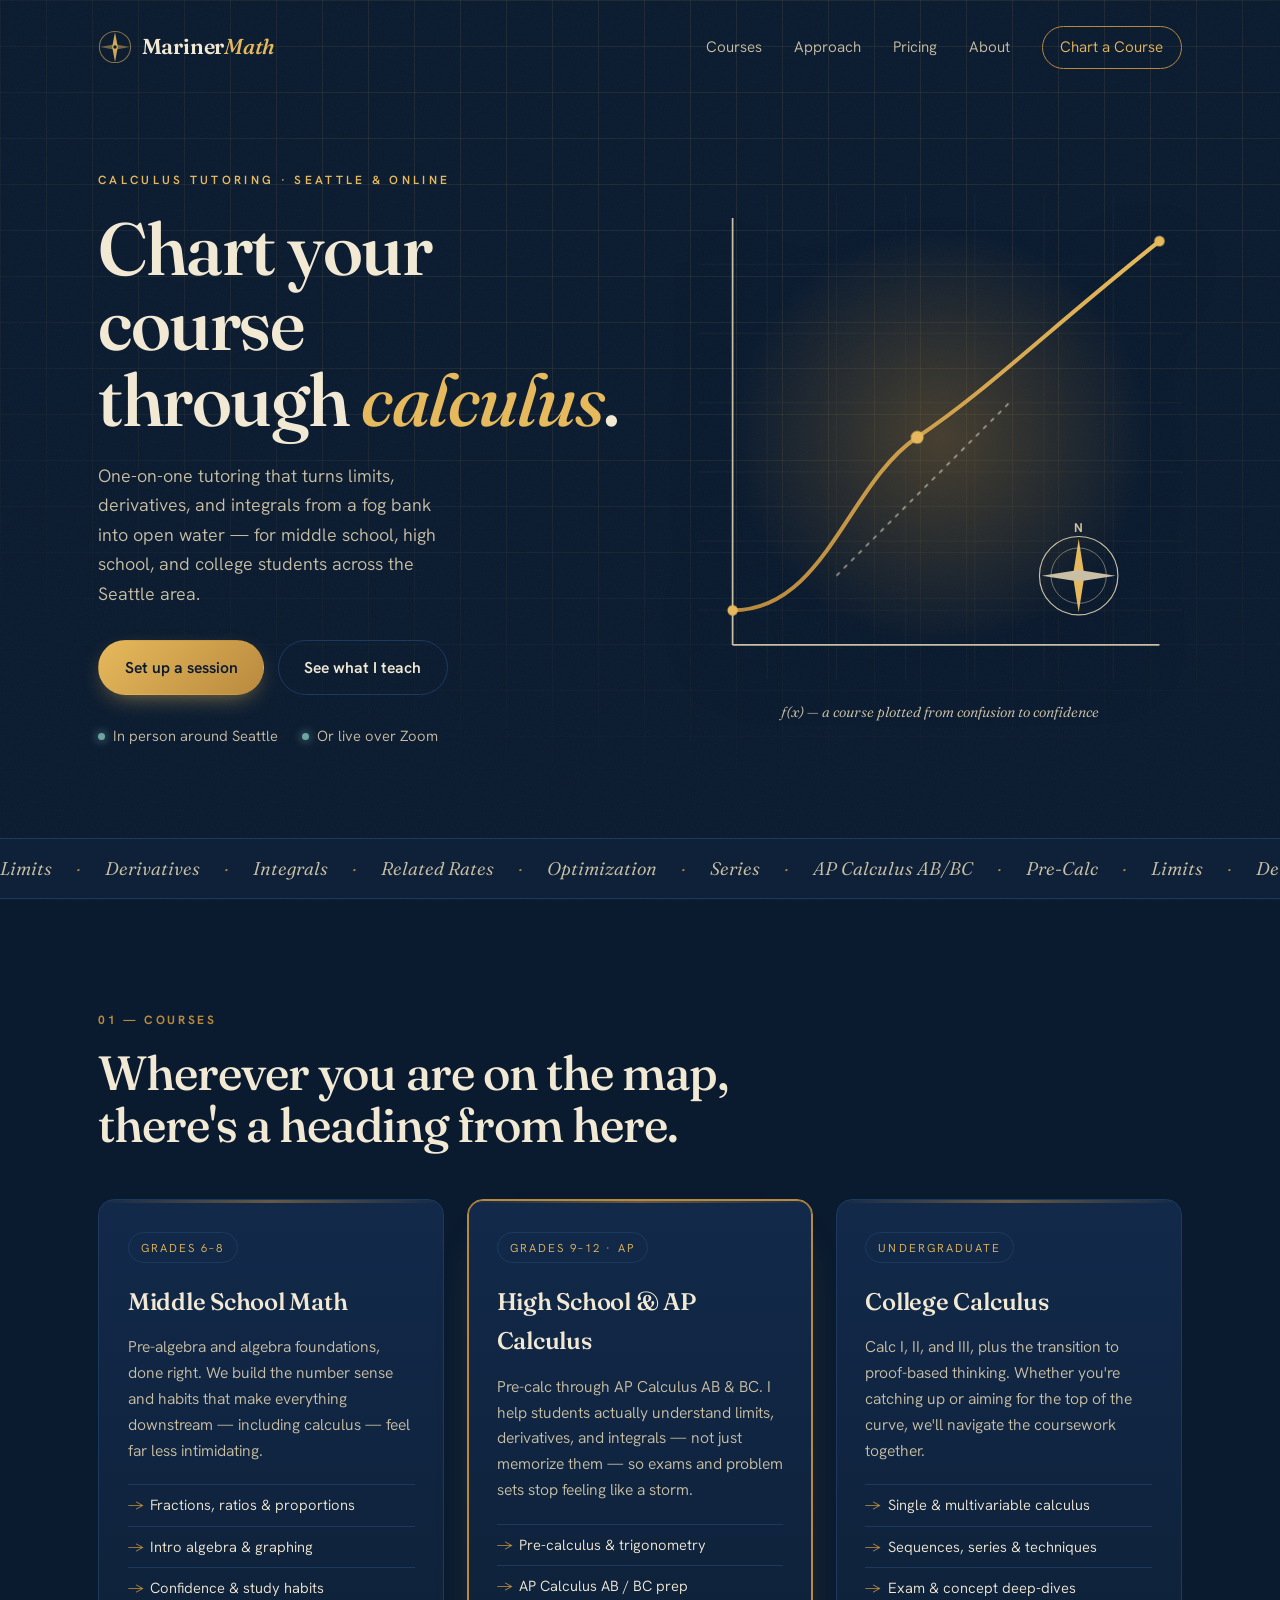
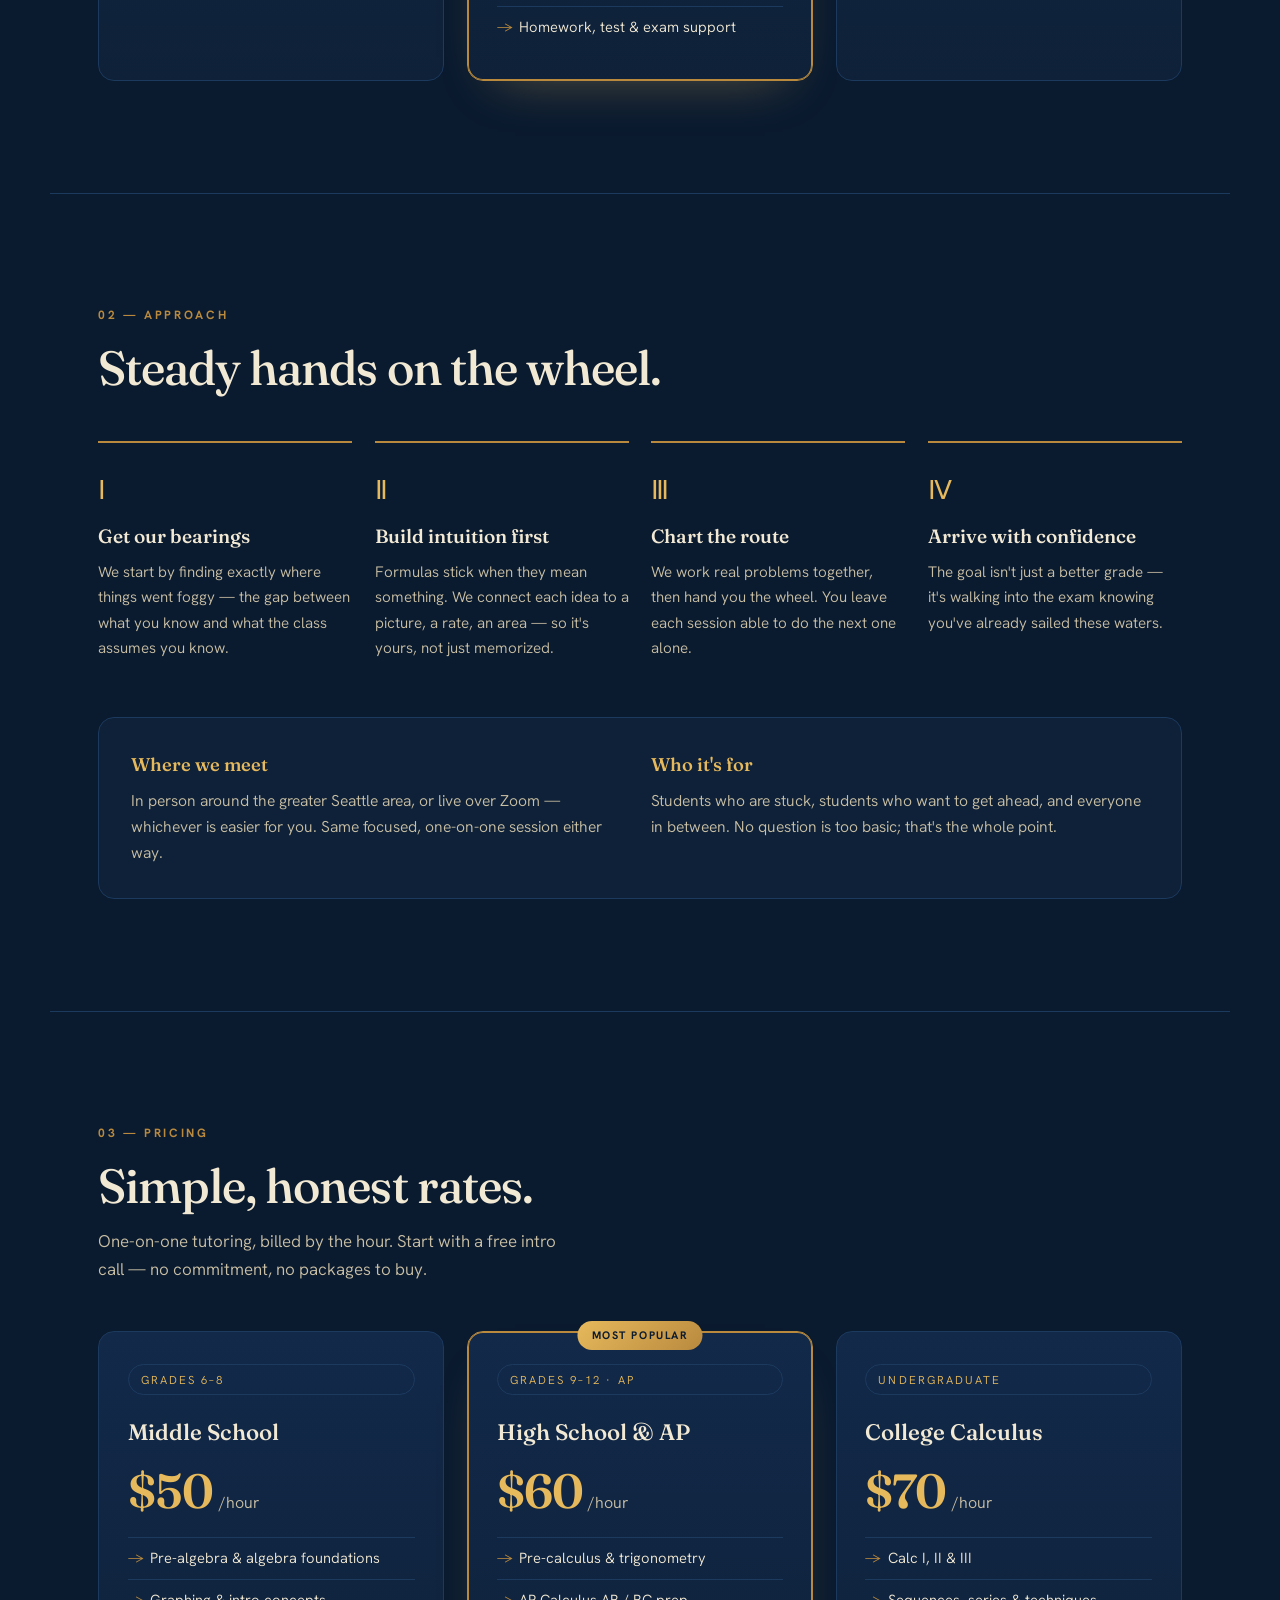
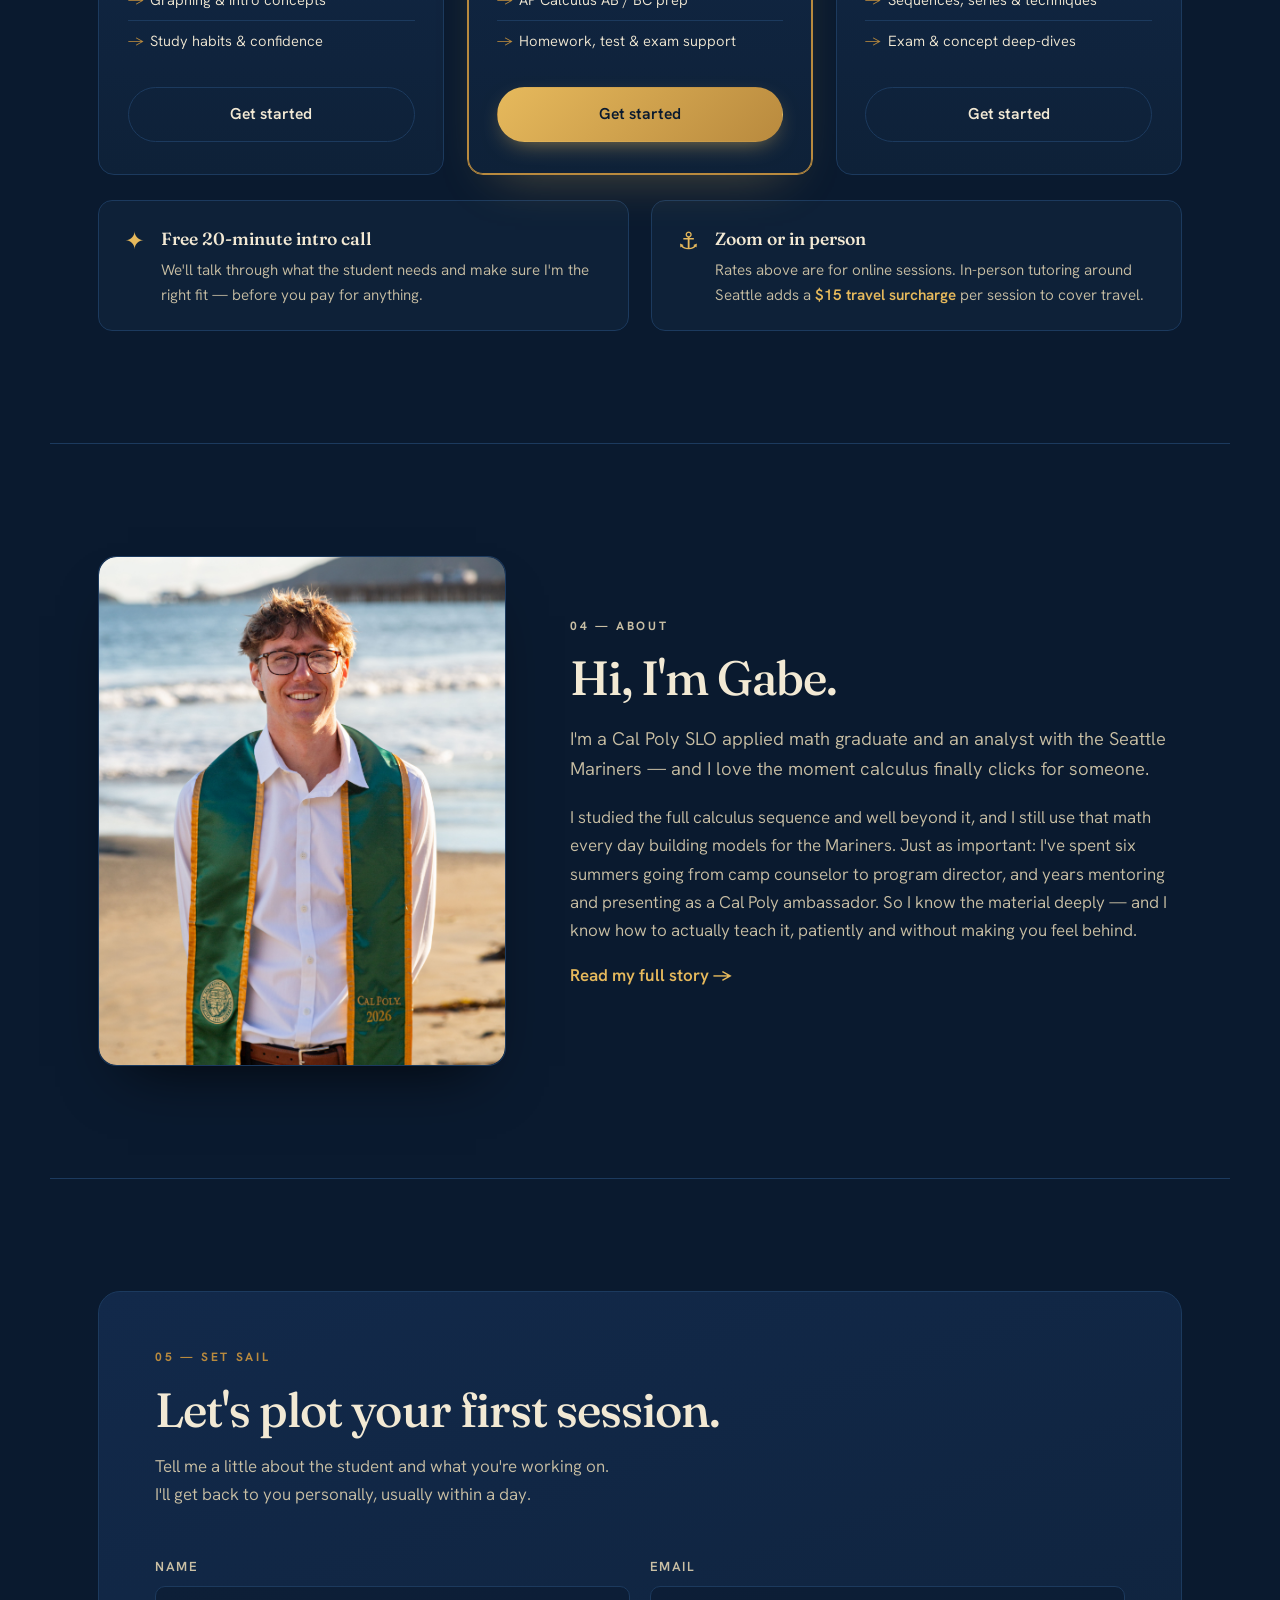
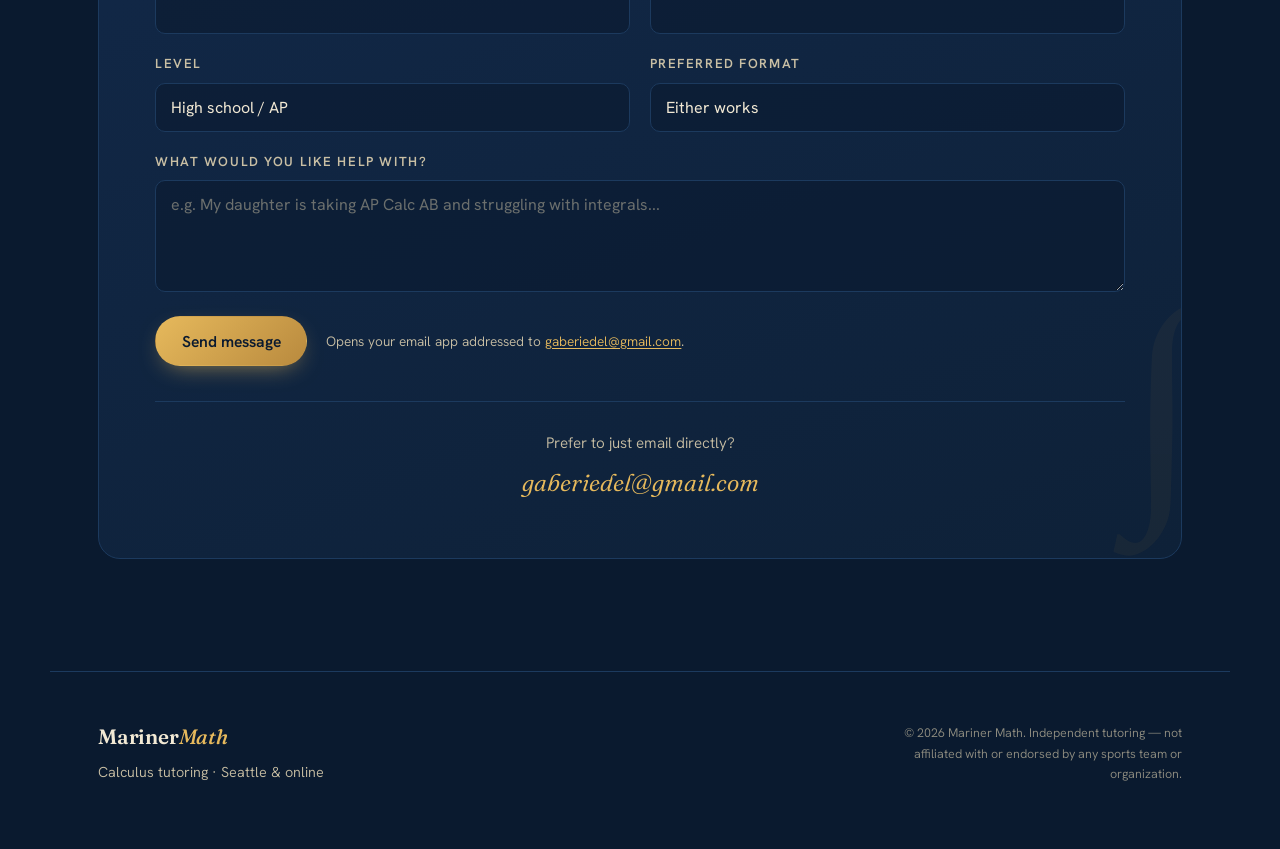
==== commit 312f344d: "Add pricing section (3 tiers, intro call, in-person surcharge) Home page now has a Pricing section: " ====
--- a/index.html
+++ b/index.html
@@ -32,6 +32,7 @@
     <nav class="site-nav" aria-label="Primary">
       <a href="#services">Courses</a>
       <a href="#approach">Approach</a>
+      <a href="#pricing">Pricing</a>
       <a href="about.html">About</a>
       <a href="#contact" class="nav-cta">Chart a Course</a>
     </nav>
@@ -227,6 +228,74 @@
       </div>
     </section>
 
+    <!-- ============== PRICING ============== -->
+    <section id="pricing" class="section pricing">
+      <div class="section-head">
+        <p class="section-index">03 — Pricing</p>
+        <h2>Simple, honest rates.</h2>
+        <p class="pricing-lede">
+          One-on-one tutoring, billed by the hour. Start with a free intro call —
+          no commitment, no packages to buy.
+        </p>
+      </div>
+
+      <div class="tiers">
+        <article class="tier">
+          <span class="card-depth">Grades 6–8</span>
+          <h3>Middle School</h3>
+          <p class="price"><span class="amount">$50</span><span class="per">/hour</span></p>
+          <ul class="card-list">
+            <li>Pre-algebra &amp; algebra foundations</li>
+            <li>Graphing &amp; intro concepts</li>
+            <li>Study habits &amp; confidence</li>
+          </ul>
+          <a href="#contact" class="btn btn-ghost tier-btn">Get started</a>
+        </article>
+
+        <article class="tier tier-feature">
+          <span class="tier-flag">Most popular</span>
+          <span class="card-depth">Grades 9–12 · AP</span>
+          <h3>High School &amp; AP</h3>
+          <p class="price"><span class="amount">$60</span><span class="per">/hour</span></p>
+          <ul class="card-list">
+            <li>Pre-calculus &amp; trigonometry</li>
+            <li>AP Calculus AB / BC prep</li>
+            <li>Homework, test &amp; exam support</li>
+          </ul>
+          <a href="#contact" class="btn btn-primary tier-btn">Get started</a>
+        </article>
+
+        <article class="tier">
+          <span class="card-depth">Undergraduate</span>
+          <h3>College Calculus</h3>
+          <p class="price"><span class="amount">$70</span><span class="per">/hour</span></p>
+          <ul class="card-list">
+            <li>Calc I, II &amp; III</li>
+            <li>Sequences, series &amp; techniques</li>
+            <li>Exam &amp; concept deep-dives</li>
+          </ul>
+          <a href="#contact" class="btn btn-ghost tier-btn">Get started</a>
+        </article>
+      </div>
+
+      <div class="pricing-perks">
+        <div class="perk">
+          <span class="perk-icon" aria-hidden="true">✦</span>
+          <div>
+            <h4>Free 20-minute intro call</h4>
+            <p>We'll talk through what the student needs and make sure I'm the right fit — before you pay for anything.</p>
+          </div>
+        </div>
+        <div class="perk">
+          <span class="perk-icon" aria-hidden="true">⚓</span>
+          <div>
+            <h4>Zoom or in person</h4>
+            <p>Rates above are for online sessions. In-person tutoring around Seattle adds a <strong>$15 travel surcharge</strong> per session to cover travel.</p>
+          </div>
+        </div>
+      </div>
+    </section>
+
     <!-- ============== ABOUT ============== -->
     <section id="about" class="section about">
       <div class="about-grid">
@@ -236,7 +305,7 @@
           </div>
         </div>
         <div class="about-copy">
-          <p class="section-index">03 — About</p>
+          <p class="section-index">04 — About</p>
           <h2>Hi, I'm Gabe.</h2>
           <p class="about-lede">
             I'm a Cal Poly SLO applied math graduate and an analyst with the Seattle
@@ -260,7 +329,7 @@
     <section id="contact" class="section contact">
       <div class="contact-inner">
         <div class="section-head">
-          <p class="section-index">04 — Set sail</p>
+          <p class="section-index">05 — Set sail</p>
           <h2>Let's plot your first session.</h2>
           <p class="contact-lede">
             Tell me a little about the student and what you're working on. I'll get
--- a/styles.css
+++ b/styles.css
@@ -394,6 +394,97 @@
   color: var(--brass-bright);
 }
 .format-item p { margin: 0; color: var(--parchment-dim); font-size: 0.98rem; }
+
+/* ---- pricing ---- */
+.pricing { border-top: 1px solid var(--panel-line); }
+.pricing-lede { color: var(--parchment-dim); max-width: 48ch; margin: 1rem 0 0; }
+.tiers {
+  display: grid;
+  grid-template-columns: repeat(3, 1fr);
+  gap: 1.4rem;
+  align-items: stretch;
+}
+.tier {
+  background: linear-gradient(180deg, var(--panel), var(--ink-2));
+  border: 1px solid var(--panel-line);
+  border-radius: 16px;
+  padding: 2rem 1.8rem;
+  display: flex;
+  flex-direction: column;
+  position: relative;
+}
+.tier h3 {
+  font-family: var(--font-display);
+  font-weight: 550;
+  font-size: 1.4rem;
+  margin: 0 0 0.6rem;
+}
+.tier-feature {
+  border-color: var(--brass);
+  box-shadow: 0 0 0 1px var(--brass) inset, 0 24px 50px -30px rgba(230,185,92,0.4);
+}
+.tier-flag {
+  position: absolute;
+  top: -0.7rem;
+  left: 50%;
+  transform: translateX(-50%);
+  background: linear-gradient(135deg, var(--brass-bright), var(--brass));
+  color: var(--ink);
+  font-size: 0.68rem;
+  font-weight: 700;
+  text-transform: uppercase;
+  letter-spacing: 0.14em;
+  padding: 0.35rem 0.9rem;
+  border-radius: 999px;
+  white-space: nowrap;
+}
+.price {
+  margin: 0.4rem 0 1.3rem;
+  display: flex;
+  align-items: baseline;
+  gap: 0.35rem;
+}
+.price .amount {
+  font-family: var(--font-display);
+  font-weight: 600;
+  font-size: 3rem;
+  line-height: 1;
+  color: var(--brass-bright);
+  letter-spacing: -0.02em;
+}
+.price .per { color: var(--parchment-dim); font-size: 1rem; }
+.tier .card-list { flex: 1; margin-bottom: 1.6rem; }
+.tier-btn { width: 100%; }
+
+.pricing-perks {
+  display: grid;
+  grid-template-columns: 1fr 1fr;
+  gap: 1.4rem;
+  margin-top: 1.6rem;
+}
+.perk {
+  display: flex;
+  gap: 1rem;
+  align-items: flex-start;
+  background: var(--ink-2);
+  border: 1px solid var(--panel-line);
+  border-radius: 14px;
+  padding: 1.4rem 1.6rem;
+}
+.perk-icon {
+  font-size: 1.5rem;
+  color: var(--brass-bright);
+  line-height: 1.4;
+}
+.perk h4 {
+  font-family: var(--font-display);
+  font-size: 1.1rem;
+  font-weight: 550;
+  margin: 0 0 0.3rem;
+  color: var(--parchment);
+}
+.perk p { margin: 0; color: var(--parchment-dim); font-size: 0.95rem; }
+.perk strong { color: var(--brass-bright); font-weight: 600; }
 
 /* ---- about ---- */
 .about { border-top: 1px solid var(--panel-line); }
@@ -698,6 +789,9 @@
   .hero { grid-template-columns: 1fr; }
   .hero-chart { order: -1; max-width: 380px; margin: 0 auto; }
   .cards { grid-template-columns: 1fr; }
+  .tiers { grid-template-columns: 1fr; }
+  .tier-feature { order: -1; }
+  .pricing-perks { grid-template-columns: 1fr; }
   .steps { grid-template-columns: 1fr 1fr; }
   .about-grid { grid-template-columns: 1fr; }
   .about-visual { max-width: 320px; }
